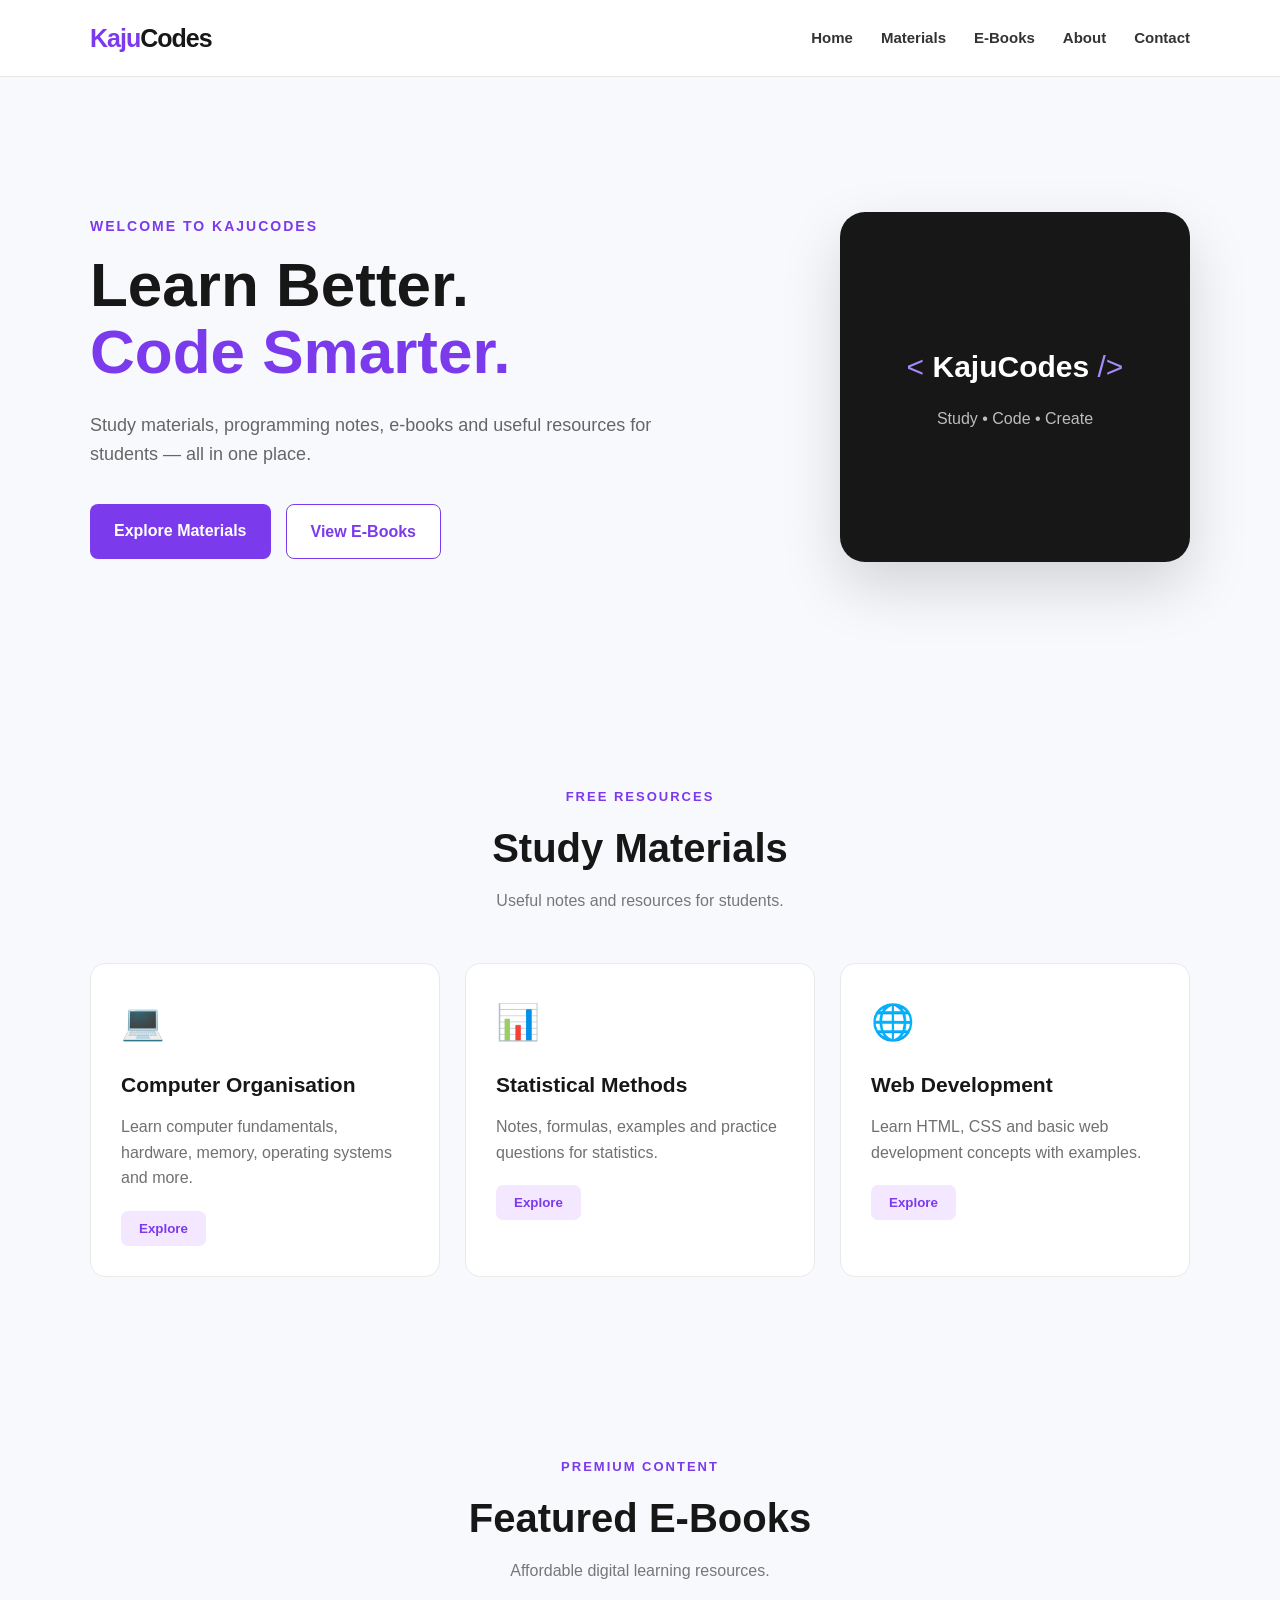
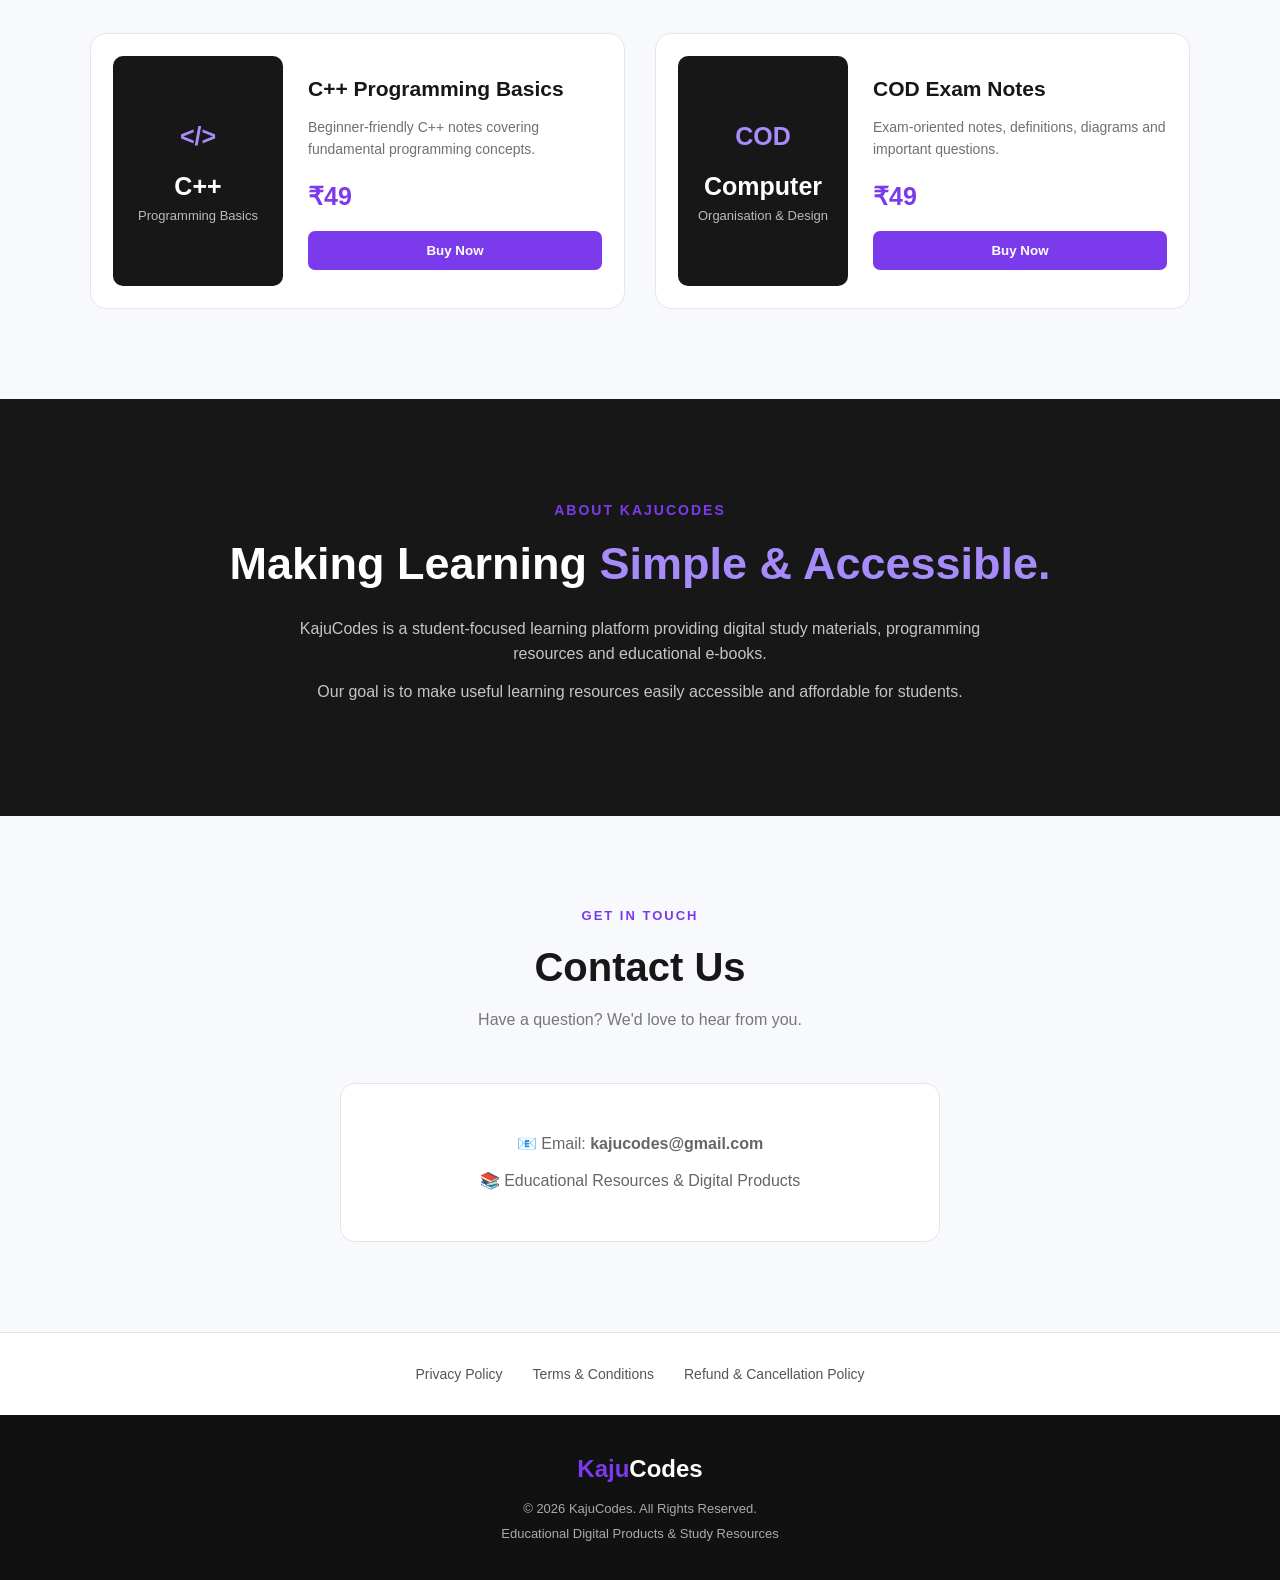
==== index.html @ 864c1806 "Add files via upload" ====
<!DOCTYPE html>
<html lang="en">
<head>
    <meta charset="UTF-8">
    <meta name="viewport" content="width=device-width, initial-scale=1.0">

    <title>KajuCodes | Study Materials & E-Books</title>

    <link rel="stylesheet" href="style.css">
</head>

<body>

    <!-- NAVBAR -->
    <header>
        <nav class="navbar">

            <div class="logo">
                <span>Kaju</span>Codes
            </div>

            <div class="nav-links">
                <a href="#home">Home</a>
                <a href="#materials">Materials</a>
                <a href="#ebooks">E-Books</a>
                <a href="#about">About</a>
                <a href="#contact">Contact</a>
            </div>

        </nav>
    </header>


    <!-- HERO SECTION -->
    <section id="home" class="hero">

        <div class="hero-content">

            <p class="small-title">WELCOME TO KAJUCODES</p>

            <h1>
                Learn Better.<br>
                <span>Code Smarter.</span>
            </h1>

            <p>
                Study materials, programming notes, e-books and
                useful resources for students — all in one place.
            </p>

            <div class="hero-buttons">
                <a href="#materials" class="btn primary-btn">
                    Explore Materials
                </a>

                <a href="#ebooks" class="btn secondary-btn">
                    View E-Books
                </a>
            </div>

        </div>

        <div class="hero-card">

            <div class="code-box">
                <span>&lt;</span>
                <strong>KajuCodes</strong>
                <span>/&gt;</span>
            </div>

            <p>Study • Code • Create</p>

        </div>

    </section>


    <!-- MATERIALS -->
    <section id="materials" class="section">

        <div class="section-heading">

            <p>FREE RESOURCES</p>

            <h2>Study Materials</h2>

            <span>
                Useful notes and resources for students.
            </span>

        </div>


        <div class="cards">

            <div class="card">

                <div class="icon">💻</div>

                <h3>Computer Organisation</h3>

                <p>
                    Learn computer fundamentals, hardware,
                    memory, operating systems and more.
                </p>

                <button onclick="showMessage()">
                    Explore
                </button>

            </div>


            <div class="card">

                <div class="icon">📊</div>

                <h3>Statistical Methods</h3>

                <p>
                    Notes, formulas, examples and practice
                    questions for statistics.
                </p>

                <button onclick="showMessage()">
                    Explore
                </button>

            </div>


            <div class="card">

                <div class="icon">🌐</div>

                <h3>Web Development</h3>

                <p>
                    Learn HTML, CSS and basic web development
                    concepts with examples.
                </p>

                <button onclick="showMessage()">
                    Explore
                </button>

            </div>

        </div>

    </section>


    <!-- EBOOKS -->
    <section id="ebooks" class="section ebooks-section">

        <div class="section-heading">

            <p>PREMIUM CONTENT</p>

            <h2>Featured E-Books</h2>

            <span>
                Affordable digital learning resources.
            </span>

        </div>


        <div class="ebook-container">

            <div class="ebook-card">

                <div class="ebook-cover">
                    <span>&lt;/&gt;</span>
                    <h3>C++</h3>
                    <p>Programming Basics</p>
                </div>

                <div class="ebook-info">

                    <h3>C++ Programming Basics</h3>

                    <p>
                        Beginner-friendly C++ notes covering
                        fundamental programming concepts.
                    </p>

                    <div class="price">
                        ₹49
                    </div>

                    <button
                        class="buy-btn"
                        onclick="buyProduct('C++ Programming Basics')">
                        Buy Now
                    </button>

                </div>

            </div>


            <div class="ebook-card">

                <div class="ebook-cover">
                    <span>COD</span>
                    <h3>Computer</h3>
                    <p>Organisation & Design</p>
                </div>

                <div class="ebook-info">

                    <h3>COD Exam Notes</h3>

                    <p>
                        Exam-oriented notes, definitions,
                        diagrams and important questions.
                    </p>

                    <div class="price">
                        ₹49
                    </div>

                    <button
                        class="buy-btn"
                        onclick="buyProduct('COD Exam Notes')">
                        Buy Now
                    </button>

                </div>

            </div>

        </div>

    </section>


    <!-- ABOUT -->
    <section id="about" class="about-section">

        <div class="about-content">

            <p class="small-title">ABOUT KAJUCODES</p>

            <h2>
                Making Learning
                <span>Simple & Accessible.</span>
            </h2>

            <p>
                KajuCodes is a student-focused learning platform
                providing digital study materials, programming
                resources and educational e-books.
            </p>

            <p>
                Our goal is to make useful learning resources
                easily accessible and affordable for students.
            </p>

        </div>

    </section>


    <!-- CONTACT -->
    <section id="contact" class="section contact-section">

        <div class="section-heading">

            <p>GET IN TOUCH</p>

            <h2>Contact Us</h2>

            <span>
                Have a question? We'd love to hear from you.
            </span>

        </div>


        <div class="contact-box">

            <p>
                📧 Email:
                <strong>kajucodes@gmail.com</strong>
            </p>

            <p>
                📚 Educational Resources & Digital Products
            </p>

        </div>

    </section>


    <!-- POLICIES -->
    <section class="policies">

        <a href="#">Privacy Policy</a>

        <a href="#">Terms & Conditions</a>

        <a href="#">Refund & Cancellation Policy</a>

    </section>


    <!-- FOOTER -->
    <footer>

        <div class="footer-logo">
            <span>Kaju</span>Codes
        </div>

        <p>
            © 2026 KajuCodes. All Rights Reserved.
        </p>

        <p>
            Educational Digital Products & Study Resources
        </p>

    </footer>


    <script src="script.js"></script>

</body>
</html>
---- style.css ----
* {
    margin: 0;
    padding: 0;
    box-sizing: border-box;
    scroll-behavior: smooth;
}

body {
    font-family: Arial, Helvetica, sans-serif;
    background: #f8f9fc;
    color: #171717;
    line-height: 1.6;
}

/* NAVBAR */

header {
    background: #ffffff;
    border-bottom: 1px solid #e8e8e8;
    position: sticky;
    top: 0;
    z-index: 1000;
}

.navbar {
    max-width: 1150px;
    margin: auto;
    padding: 18px 25px;
    display: flex;
    justify-content: space-between;
    align-items: center;
}

.logo {
    font-size: 25px;
    font-weight: 800;
    letter-spacing: -1px;
}

.logo span,
.footer-logo span {
    color: #7c3aed;
}

.nav-links {
    display: flex;
    gap: 28px;
}

.nav-links a {
    text-decoration: none;
    color: #333;
    font-size: 15px;
    font-weight: 600;
}

.nav-links a:hover {
    color: #7c3aed;
}


/* HERO */

.hero {
    max-width: 1150px;
    margin: auto;
    min-height: 620px;
    padding: 80px 25px;
    display: flex;
    align-items: center;
    justify-content: space-between;
    gap: 50px;
}

.hero-content {
    max-width: 650px;
}

.small-title {
    color: #7c3aed;
    font-weight: 700;
    font-size: 14px;
    letter-spacing: 2px;
    margin-bottom: 15px;
}

.hero h1 {
    font-size: 62px;
    line-height: 1.08;
    margin-bottom: 25px;
}

.hero h1 span {
    color: #7c3aed;
}

.hero-content > p:not(.small-title) {
    color: #666;
    font-size: 18px;
    max-width: 600px;
}

.hero-buttons {
    margin-top: 35px;
    display: flex;
    gap: 15px;
}

.btn {
    display: inline-block;
    padding: 14px 24px;
    border-radius: 8px;
    text-decoration: none;
    font-weight: 700;
}

.primary-btn {
    background: #7c3aed;
    color: white;
}

.primary-btn:hover {
    background: #6d28d9;
}

.secondary-btn {
    border: 1px solid #7c3aed;
    color: #7c3aed;
    background: white;
}

.secondary-btn:hover {
    background: #f3e8ff;
}


/* HERO CARD */

.hero-card {
    width: 350px;
    height: 350px;
    border-radius: 25px;
    background: #171717;
    color: white;
    display: flex;
    flex-direction: column;
    align-items: center;
    justify-content: center;
    box-shadow: 0 25px 60px rgba(0,0,0,0.15);
}

.code-box {
    font-size: 30px;
    margin-bottom: 15px;
}

.code-box span {
    color: #a78bfa;
}

.hero-card p {
    color: #bdbdbd;
}


/* GENERAL SECTION */

.section {
    max-width: 1150px;
    margin: auto;
    padding: 90px 25px;
}

.section-heading {
    text-align: center;
    margin-bottom: 50px;
}

.section-heading p {
    color: #7c3aed;
    font-size: 13px;
    font-weight: 700;
    letter-spacing: 2px;
}

.section-heading h2 {
    font-size: 40px;
    margin: 8px 0;
}

.section-heading span {
    color: #777;
}


/* MATERIAL CARDS */

.cards {
    display: grid;
    grid-template-columns: repeat(3, 1fr);
    gap: 25px;
}

.card {
    background: white;
    padding: 30px;
    border-radius: 15px;
    border: 1px solid #e9e9e9;
    transition: 0.3s;
}

.card:hover {
    transform: translateY(-7px);
    box-shadow: 0 15px 35px rgba(0,0,0,0.08);
}

.icon {
    font-size: 35px;
    margin-bottom: 18px;
}

.card h3 {
    font-size: 21px;
    margin-bottom: 12px;
}

.card p {
    color: #707070;
    margin-bottom: 20px;
}

.card button {
    border: none;
    background: #f3e8ff;
    color: #7c3aed;
    padding: 10px 18px;
    border-radius: 7px;
    font-weight: 700;
    cursor: pointer;
}


/* EBOOK SECTION */

.ebooks-section {
    background: #f8f9fc;
}

.ebook-container {
    display: grid;
    grid-template-columns: repeat(2, 1fr);
    gap: 30px;
}

.ebook-card {
    background: white;
    border: 1px solid #e6e6e6;
    border-radius: 16px;
    padding: 22px;
    display: flex;
    gap: 25px;
    align-items: center;
}

.ebook-cover {
    min-width: 170px;
    height: 230px;
    background: #171717;
    color: white;
    border-radius: 10px;
    padding: 25px 18px;
    display: flex;
    flex-direction: column;
    justify-content: center;
    text-align: center;
}

.ebook-cover span {
    color: #a78bfa;
    font-size: 25px;
    font-weight: bold;
}

.ebook-cover h3 {
    margin-top: 10px;
    font-size: 25px;
}

.ebook-cover p {
    color: #bbb;
    font-size: 13px;
}

.ebook-info h3 {
    font-size: 21px;
    margin-bottom: 10px;
}

.ebook-info p {
    color: #707070;
    font-size: 14px;
}

.price {
    font-size: 25px;
    font-weight: 800;
    color: #7c3aed;
    margin: 15px 0;
}

.buy-btn {
    width: 100%;
    padding: 12px;
    border: none;
    border-radius: 7px;
    background: #7c3aed;
    color: white;
    font-weight: 700;
    cursor: pointer;
}

.buy-btn:hover {
    background: #6d28d9;
}


/* ABOUT */

.about-section {
    background: #171717;
    color: white;
    padding: 100px 25px;
}

.about-content {
    max-width: 850px;
    margin: auto;
    text-align: center;
}

.about-content h2 {
    font-size: 45px;
    line-height: 1.2;
    margin-bottom: 25px;
}

.about-content h2 span {
    color: #a78bfa;
}

.about-content p:not(.small-title) {
    color: #c5c5c5;
    margin: 12px auto;
    max-width: 700px;
}


/* CONTACT */

.contact-box {
    max-width: 600px;
    margin: auto;
    background: white;
    border: 1px solid #e5e5e5;
    border-radius: 15px;
    padding: 35px;
    text-align: center;
}

.contact-box p {
    margin: 12px;
    color: #666;
}


/* POLICIES */

.policies {
    padding: 30px 20px;
    display: flex;
    justify-content: center;
    gap: 30px;
    flex-wrap: wrap;
    background: white;
    border-top: 1px solid #e5e5e5;
}

.policies a {
    color: #555;
    text-decoration: none;
    font-size: 14px;
}

.policies a:hover {
    color: #7c3aed;
}


/* FOOTER */

footer {
    background: #111;
    color: white;
    text-align: center;
    padding: 35px 20px;
}

.footer-logo {
    font-size: 24px;
    font-weight: 800;
    margin-bottom: 10px;
}

footer p {
    color: #aaa;
    font-size: 13px;
    margin-top: 5px;
}


/* MOBILE */

@media (max-width: 850px) {

    .nav-links {
        display: none;
    }

    .hero {
        flex-direction: column;
        text-align: center;
        padding-top: 60px;
    }

    .hero h1 {
        font-size: 45px;
    }

    .hero-buttons {
        justify-content: center;
        flex-wrap: wrap;
    }

    .hero-card {
        width: 300px;
        height: 300px;
    }

    .cards {
        grid-template-columns: 1fr;
    }

    .ebook-container {
        grid-template-columns: 1fr;
    }

    .ebook-card {
        flex-direction: column;
    }

    .ebook-cover {
        width: 100%;
    }

    .about-content h2 {
        font-size: 35px;
    }
}
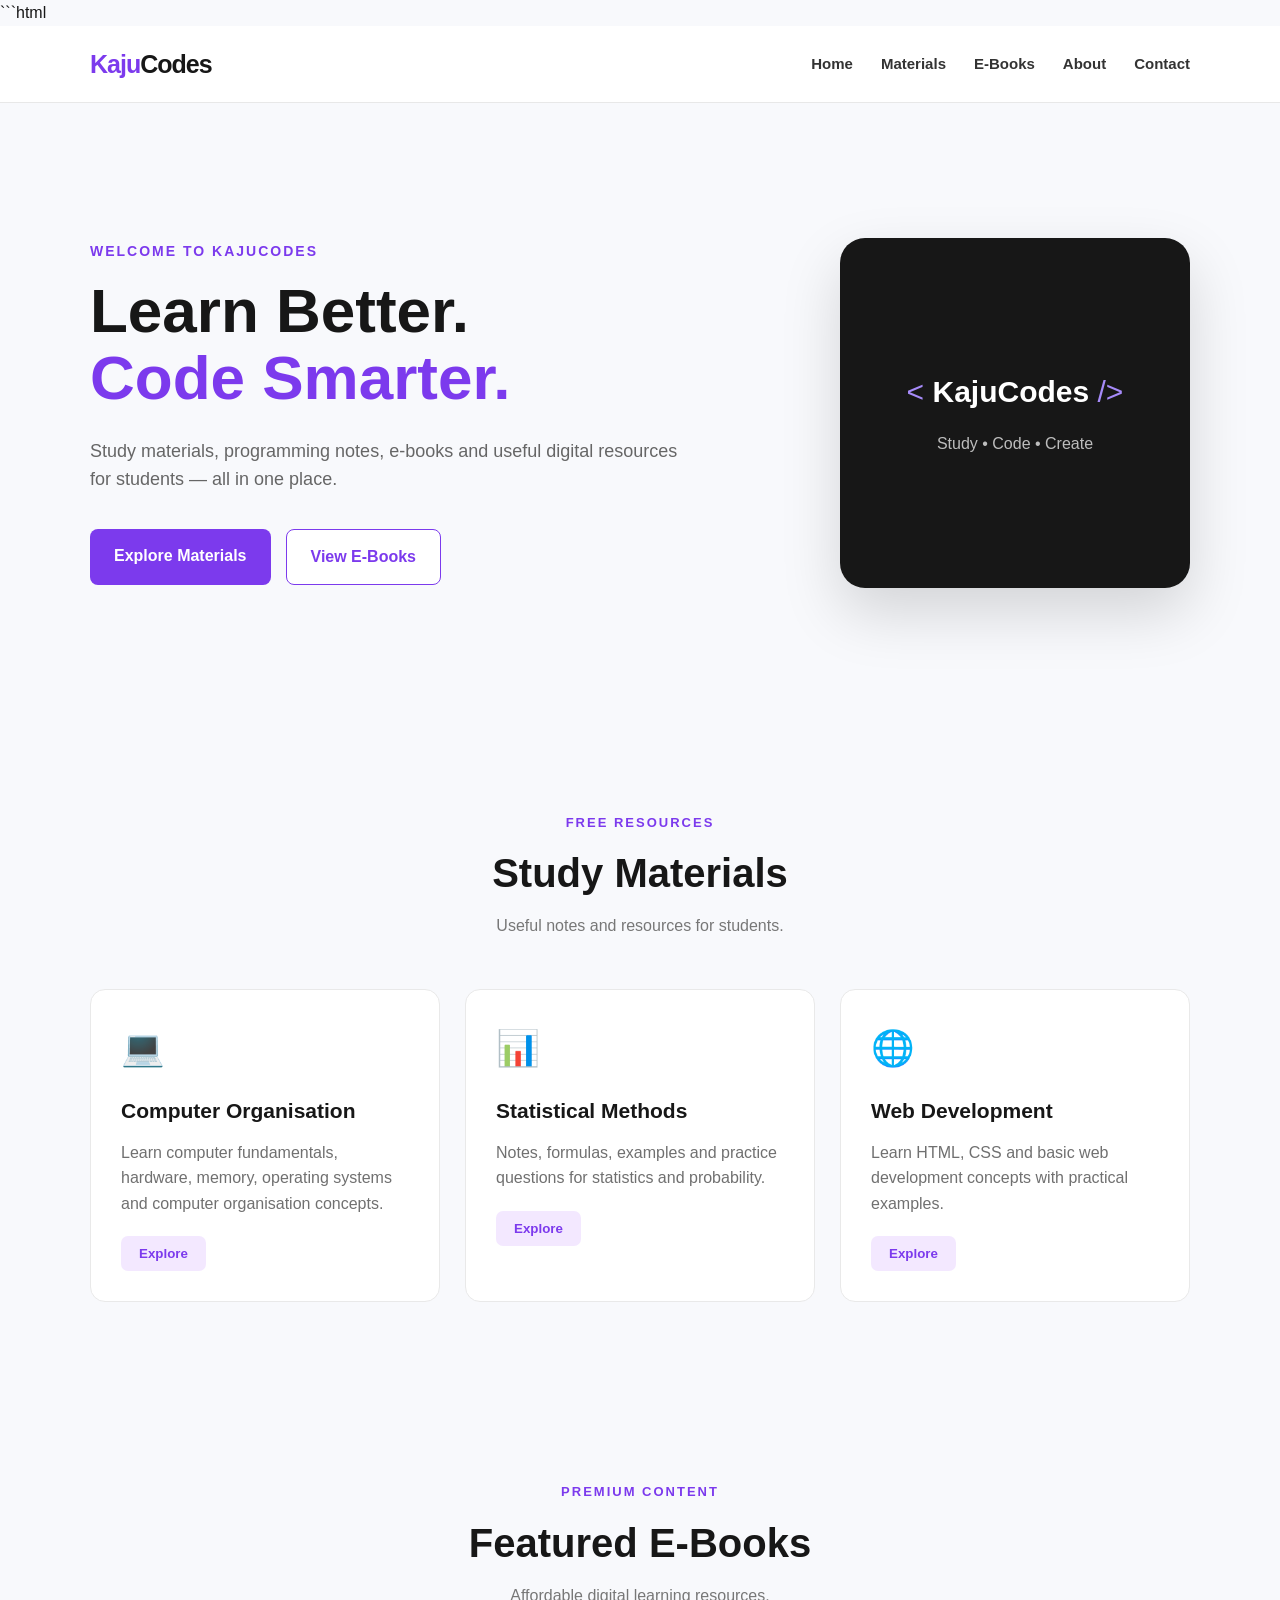
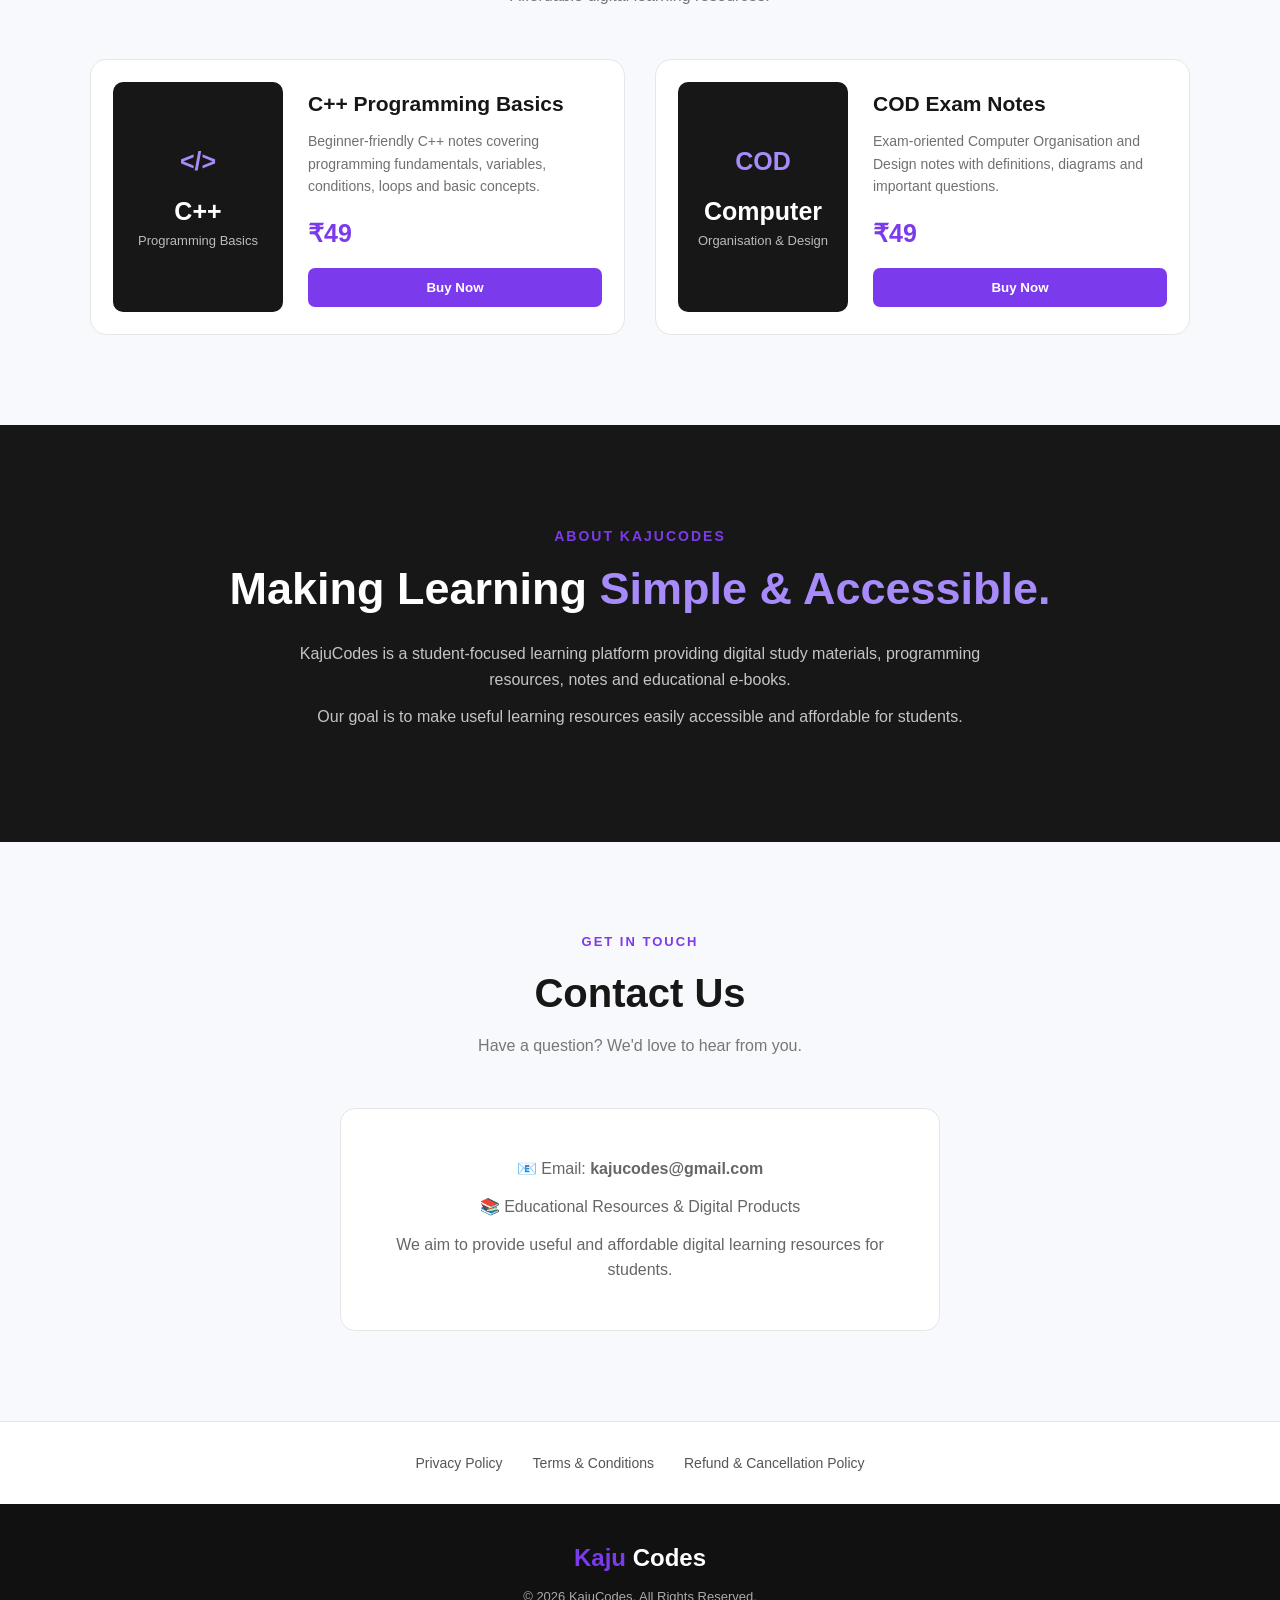
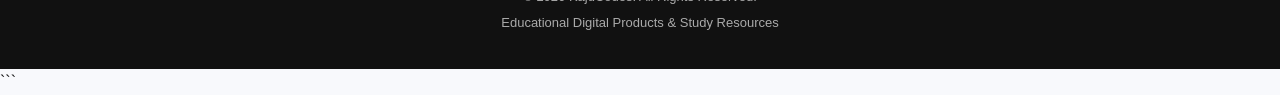
==== commit 244878f4: "Update index.html" ====
--- a/index.html
+++ b/index.html
@@ -1,5 +1,7 @@
+```html
 <!DOCTYPE html>
 <html lang="en">
+
 <head>
     <meta charset="UTF-8">
     <meta name="viewport" content="width=device-width, initial-scale=1.0">
@@ -11,7 +13,8 @@
 
 <body>
 
-    <!-- NAVBAR -->
+    <!-- ================= NAVBAR ================= -->
+
     <header>
         <nav class="navbar">
 
@@ -20,23 +23,32 @@
             </div>
 
             <div class="nav-links">
+
                 <a href="#home">Home</a>
+
                 <a href="#materials">Materials</a>
+
                 <a href="#ebooks">E-Books</a>
+
                 <a href="#about">About</a>
+
                 <a href="#contact">Contact</a>
+
             </div>
 
         </nav>
     </header>
 
 
-    <!-- HERO SECTION -->
+    <!-- ================= HERO SECTION ================= -->
+
     <section id="home" class="hero">
 
         <div class="hero-content">
 
-            <p class="small-title">WELCOME TO KAJUCODES</p>
+            <p class="small-title">
+                WELCOME TO KAJUCODES
+            </p>
 
             <h1>
                 Learn Better.<br>
@@ -45,10 +57,11 @@
 
             <p>
                 Study materials, programming notes, e-books and
-                useful resources for students — all in one place.
+                useful digital resources for students — all in one place.
             </p>
 
             <div class="hero-buttons">
+
                 <a href="#materials" class="btn primary-btn">
                     Explore Materials
                 </a>
@@ -56,33 +69,46 @@
                 <a href="#ebooks" class="btn secondary-btn">
                     View E-Books
                 </a>
-            </div>
-
-        </div>
+
+            </div>
+
+        </div>
+
 
         <div class="hero-card">
 
             <div class="code-box">
+
                 <span>&lt;</span>
+
                 <strong>KajuCodes</strong>
+
                 <span>/&gt;</span>
-            </div>
-
-            <p>Study • Code • Create</p>
-
-        </div>
-
-    </section>
-
-
-    <!-- MATERIALS -->
+
+            </div>
+
+            <p>
+                Study • Code • Create
+            </p>
+
+        </div>
+
+    </section>
+
+
+    <!-- ================= STUDY MATERIALS ================= -->
+
     <section id="materials" class="section">
 
         <div class="section-heading">
 
-            <p>FREE RESOURCES</p>
-
-            <h2>Study Materials</h2>
+            <p>
+                FREE RESOURCES
+            </p>
+
+            <h2>
+                Study Materials
+            </h2>
 
             <span>
                 Useful notes and resources for students.
@@ -93,15 +119,23 @@
 
         <div class="cards">
 
+
+            <!-- COD -->
+
             <div class="card">
 
-                <div class="icon">💻</div>
-
-                <h3>Computer Organisation</h3>
+                <div class="icon">
+                    💻
+                </div>
+
+                <h3>
+                    Computer Organisation
+                </h3>
 
                 <p>
                     Learn computer fundamentals, hardware,
-                    memory, operating systems and more.
+                    memory, operating systems and computer
+                    organisation concepts.
                 </p>
 
                 <button onclick="showMessage()">
@@ -111,15 +145,21 @@
             </div>
 
 
+            <!-- STATISTICS -->
+
             <div class="card">
 
-                <div class="icon">📊</div>
-
-                <h3>Statistical Methods</h3>
+                <div class="icon">
+                    📊
+                </div>
+
+                <h3>
+                    Statistical Methods
+                </h3>
 
                 <p>
                     Notes, formulas, examples and practice
-                    questions for statistics.
+                    questions for statistics and probability.
                 </p>
 
                 <button onclick="showMessage()">
@@ -129,15 +169,21 @@
             </div>
 
 
+            <!-- WEB DEVELOPMENT -->
+
             <div class="card">
 
-                <div class="icon">🌐</div>
-
-                <h3>Web Development</h3>
+                <div class="icon">
+                    🌐
+                </div>
+
+                <h3>
+                    Web Development
+                </h3>
 
                 <p>
                     Learn HTML, CSS and basic web development
-                    concepts with examples.
+                    concepts with practical examples.
                 </p>
 
                 <button onclick="showMessage()">
@@ -146,19 +192,25 @@
 
             </div>
 
-        </div>
-
-    </section>
-
-
-    <!-- EBOOKS -->
+
+        </div>
+
+    </section>
+
+
+    <!-- ================= E-BOOKS ================= -->
+
     <section id="ebooks" class="section ebooks-section">
 
         <div class="section-heading">
 
-            <p>PREMIUM CONTENT</p>
-
-            <h2>Featured E-Books</h2>
+            <p>
+                PREMIUM CONTENT
+            </p>
+
+            <h2>
+                Featured E-Books
+            </h2>
 
             <span>
                 Affordable digital learning resources.
@@ -169,21 +221,38 @@
 
         <div class="ebook-container">
 
+
+            <!-- C++ EBOOK -->
+
             <div class="ebook-card">
 
                 <div class="ebook-cover">
-                    <span>&lt;/&gt;</span>
-                    <h3>C++</h3>
-                    <p>Programming Basics</p>
-                </div>
+
+                    <span>
+                        &lt;/&gt;
+                    </span>
+
+                    <h3>
+                        C++
+                    </h3>
+
+                    <p>
+                        Programming Basics
+                    </p>
+
+                </div>
+
 
                 <div class="ebook-info">
 
-                    <h3>C++ Programming Basics</h3>
+                    <h3>
+                        C++ Programming Basics
+                    </h3>
 
                     <p>
                         Beginner-friendly C++ notes covering
-                        fundamental programming concepts.
+                        programming fundamentals, variables,
+                        conditions, loops and basic concepts.
                     </p>
 
                     <div class="price">
@@ -193,7 +262,9 @@
                     <button
                         class="buy-btn"
                         onclick="buyProduct('C++ Programming Basics')">
+
                         Buy Now
+
                     </button>
 
                 </div>
@@ -201,20 +272,37 @@
             </div>
 
 
+
+            <!-- COD EBOOK -->
+
             <div class="ebook-card">
 
                 <div class="ebook-cover">
-                    <span>COD</span>
-                    <h3>Computer</h3>
-                    <p>Organisation & Design</p>
-                </div>
+
+                    <span>
+                        COD
+                    </span>
+
+                    <h3>
+                        Computer
+                    </h3>
+
+                    <p>
+                        Organisation & Design
+                    </p>
+
+                </div>
+
 
                 <div class="ebook-info">
 
-                    <h3>COD Exam Notes</h3>
+                    <h3>
+                        COD Exam Notes
+                    </h3>
 
                     <p>
-                        Exam-oriented notes, definitions,
+                        Exam-oriented Computer Organisation
+                        and Design notes with definitions,
                         diagrams and important questions.
                     </p>
 
@@ -225,24 +313,30 @@
                     <button
                         class="buy-btn"
                         onclick="buyProduct('COD Exam Notes')">
+
                         Buy Now
+
                     </button>
 
                 </div>
 
             </div>
 
-        </div>
-
-    </section>
-
-
-    <!-- ABOUT -->
+
+        </div>
+
+    </section>
+
+
+    <!-- ================= ABOUT ================= -->
+
     <section id="about" class="about-section">
 
         <div class="about-content">
 
-            <p class="small-title">ABOUT KAJUCODES</p>
+            <p class="small-title">
+                ABOUT KAJUCODES
+            </p>
 
             <h2>
                 Making Learning
@@ -252,7 +346,7 @@
             <p>
                 KajuCodes is a student-focused learning platform
                 providing digital study materials, programming
-                resources and educational e-books.
+                resources, notes and educational e-books.
             </p>
 
             <p>
@@ -265,14 +359,19 @@
     </section>
 
 
-    <!-- CONTACT -->
+    <!-- ================= CONTACT ================= -->
+
     <section id="contact" class="section contact-section">
 
         <div class="section-heading">
 
-            <p>GET IN TOUCH</p>
-
-            <h2>Contact Us</h2>
+            <p>
+                GET IN TOUCH
+            </p>
+
+            <h2>
+                Contact Us
+            </h2>
 
             <span>
                 Have a question? We'd love to hear from you.
@@ -285,35 +384,54 @@
 
             <p>
                 📧 Email:
-                <strong>kajucodes@gmail.com</strong>
+                <strong>
+                    kajucodes@gmail.com
+                </strong>
             </p>
 
             <p>
                 📚 Educational Resources & Digital Products
             </p>
 
-        </div>
-
-    </section>
-
-
-    <!-- POLICIES -->
+            <p>
+                We aim to provide useful and affordable
+                digital learning resources for students.
+            </p>
+
+        </div>
+
+    </section>
+
+
+    <!-- ================= POLICIES ================= -->
+
     <section class="policies">
 
-        <a href="#">Privacy Policy</a>
-
-        <a href="#">Terms & Conditions</a>
-
-        <a href="#">Refund & Cancellation Policy</a>
-
-    </section>
-
-
-    <!-- FOOTER -->
+        <a href="privacy.html">
+            Privacy Policy
+        </a>
+
+        <a href="terms.html">
+            Terms & Conditions
+        </a>
+
+        <a href="refund.html">
+            Refund & Cancellation Policy
+        </a>
+
+    </section>
+
+
+    <!-- ================= FOOTER ================= -->
+
     <footer>
 
         <div class="footer-logo">
-            <span>Kaju</span>Codes
+
+            <span>
+                Kaju
+            </span>Codes
+
         </div>
 
         <p>
@@ -327,7 +445,11 @@
     </footer>
 
 
+    <!-- ================= JAVASCRIPT ================= -->
+
     <script src="script.js"></script>
 
 </body>
-</html>+
+</html>
+```
